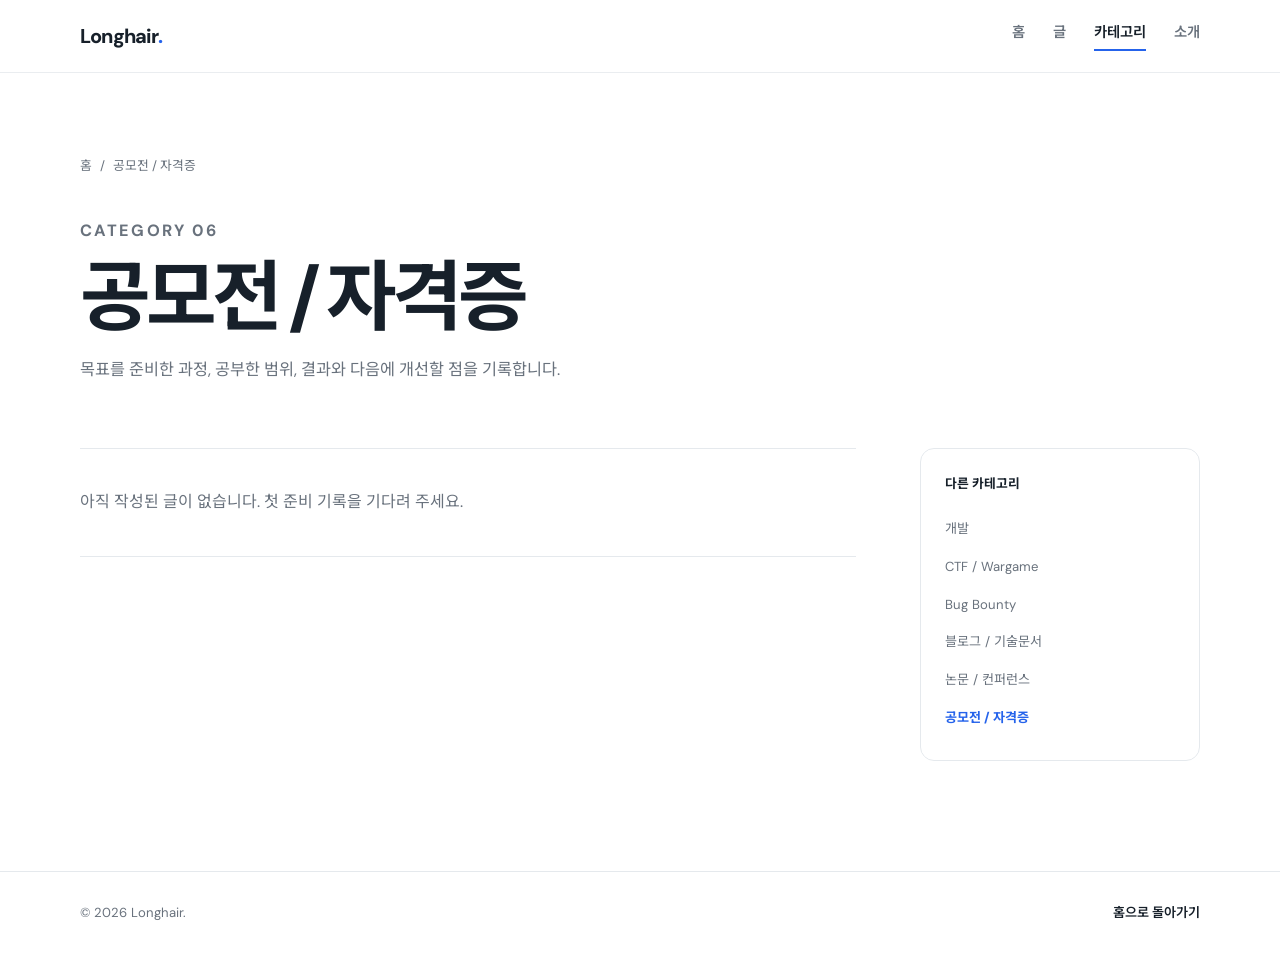
==== categories/achievements.html @ e8d950a5 "Add linked category and article pages" ====
<!doctype html><html lang="ko"><head><meta charset="utf-8"><meta name="viewport" content="width=device-width,initial-scale=1"><meta name="description" content="공모전과 자격증 학습 기록"><title>공모전 / 자격증 | Longhair Blog</title><link rel="stylesheet" href="../assets/css/style.css"></head><body>
<header class="site-header"><div class="container header-inner"><a class="logo" href="../index.html">Longhair<span>.</span></a><nav><a href="../index.html">홈</a><a href="../index.html#posts">글</a><a class="active" href="../index.html#categories">카테고리</a><a href="../index.html#about">소개</a></nav></div></header>
<main class="subpage container"><div class="breadcrumb"><a href="../index.html">홈</a><span>/</span><span>공모전 / 자격증</span></div><section class="page-hero"><p class="eyebrow">CATEGORY 06</p><h1>공모전 / 자격증</h1><p>목표를 준비한 과정, 공부한 범위, 결과와 다음에 개선할 점을 기록합니다.</p></section><div class="page-layout"><section class="entry-list"><div class="empty-note">아직 작성된 글이 없습니다. 첫 준비 기록을 기다려 주세요.</div></section><aside class="side-nav"><strong>다른 카테고리</strong><a href="development.html">개발</a><a href="ctf-wargame.html">CTF / Wargame</a><a href="bug-bounty.html">Bug Bounty</a><a href="tech-docs.html">블로그 / 기술문서</a><a href="research.html">논문 / 컨퍼런스</a><a class="current" href="achievements.html">공모전 / 자격증</a></aside></div></main><footer><div class="container footer-inner"><p>© 2026 Longhair.</p><a href="../index.html">홈으로 돌아가기</a></div></footer></body></html>
---- assets/css/style.css ----
@import url('https://fonts.googleapis.com/css2?family=DM+Sans:wght@400;500;600;700&family=Noto+Sans+KR:wght@400;500;600;700;800&display=swap');

:root {
  --background: #ffffff;
  --soft: #f6f8fa;
  --text: #17202a;
  --muted: #69727d;
  --line: #e5e9ed;
  --blue: #2563eb;
  --blue-soft: #eef4ff;
  --max-width: 1120px;
}

* { box-sizing: border-box; }
html { scroll-behavior: smooth; }
body { margin: 0; min-width: 320px; background: var(--background); color: var(--text); font-family: "DM Sans", "Noto Sans KR", sans-serif; line-height: 1.65; }
a { color: inherit; text-decoration: none; }
.container { width: min(var(--max-width), calc(100% - 40px)); margin: 0 auto; }
.site-header { position: sticky; top: 0; z-index: 10; border-bottom: 1px solid rgba(229,233,237,.8); background: rgba(255,255,255,.92); backdrop-filter: blur(14px); }
.header-inner { display: flex; align-items: center; justify-content: space-between; min-height: 72px; }
.logo { font-size: 1.25rem; font-weight: 800; letter-spacing: -.04em; }
.logo span { color: var(--blue); }
nav { display: flex; gap: 28px; color: var(--muted); font-size: .9rem; font-weight: 600; }
nav a:hover, nav a.active { color: var(--text); }
nav a.active::after { display: block; width: 100%; height: 2px; margin-top: 4px; background: var(--blue); content: ""; }

.intro { display: grid; grid-template-columns: 1.3fr .7fr; gap: 72px; align-items: center; min-height: 620px; padding-top: 76px; padding-bottom: 76px; }
.eyebrow { margin: 0 0 14px; color: var(--blue); font-size: .74rem; font-weight: 700; letter-spacing: .13em; }
h1, h2, h3, p { margin-top: 0; }
h1 { margin-bottom: 24px; font-size: clamp(3.3rem, 7vw, 6.2rem); line-height: 1.02; letter-spacing: -.065em; }
h1 span { color: var(--blue); }
.intro-text { max-width: 620px; margin-bottom: 32px; color: var(--muted); font-size: 1.08rem; word-break: keep-all; }
.intro-links { display: flex; flex-wrap: wrap; gap: 10px; }
.button { display: inline-flex; align-items: center; justify-content: center; min-height: 46px; padding: 0 18px; border: 1px solid var(--line); border-radius: 10px; font-size: .9rem; font-weight: 700; transition: .2s; }
.button:hover { border-color: #b9c1c9; transform: translateY(-2px); }
.button.primary { border-color: var(--blue); background: var(--blue); color: white; }
.intro-note { padding: 32px; border: 1px solid var(--line); border-radius: 18px; background: var(--soft); }
.intro-note span { color: var(--blue); font-size: .7rem; font-weight: 700; letter-spacing: .1em; }
.intro-note p { margin: 26px 0; color: #475463; font-size: 1.05rem; word-break: keep-all; }
.intro-note a { font-size: .82rem; font-weight: 700; }

.section { padding-top: 100px; padding-bottom: 100px; }
.section-heading { display: flex; align-items: end; justify-content: space-between; gap: 40px; margin-bottom: 36px; }
.section-heading h2, .about h2 { margin: 0; font-size: clamp(2rem, 4vw, 3.1rem); line-height: 1.12; letter-spacing: -.045em; }
.section-heading > p { max-width: 400px; margin-bottom: 4px; color: var(--muted); font-size: .92rem; }
.post-list { display: grid; grid-template-columns: 1.4fr 1fr 1fr; gap: 16px; }
.post { min-height: 280px; padding: 26px; border: 1px solid var(--line); border-radius: 16px; transition: .22s; }
.post:hover { border-color: #bec7d0; box-shadow: 0 14px 36px rgba(36,50,66,.07); transform: translateY(-4px); }
.post.featured { background: var(--blue-soft); border-color: #dbe7ff; }
.post-top { display: flex; justify-content: space-between; gap: 16px; margin-bottom: 54px; color: #8a949e; font-size: .68rem; font-weight: 700; letter-spacing: .07em; }
.category { color: var(--blue); }
.post h3 { margin-bottom: 12px; font-size: 1.35rem; line-height: 1.3; letter-spacing: -.025em; }
.post p { color: var(--muted); font-size: .9rem; word-break: keep-all; }
.read-more { display: inline-block; margin-top: 18px; color: var(--blue); font-size: .82rem; font-weight: 700; }

.category-section { background: var(--soft); }
.category-grid { display: grid; grid-template-columns: repeat(3, 1fr); border-top: 1px solid var(--line); border-left: 1px solid var(--line); }
.category-grid > a { min-height: 210px; padding: 26px; border-right: 1px solid var(--line); border-bottom: 1px solid var(--line); background: white; transition: .2s; }
.category-grid > a:hover { position: relative; z-index: 1; box-shadow: 0 12px 30px rgba(36,50,66,.08); transform: translateY(-3px); }
.category-grid span { color: var(--blue); font-size: .7rem; font-weight: 700; }
.category-grid h3 { margin: 35px 0 8px; font-size: 1.12rem; }
.category-grid p { margin-bottom: 0; color: var(--muted); font-size: .85rem; }
.category-grid b { display: block; margin-top: 22px; color: var(--blue); font-size: .76rem; }
.about { display: grid; grid-template-columns: .75fr 1.25fr; gap: 100px; }
.about-copy > p { max-width: 680px; color: var(--muted); font-size: 1rem; word-break: keep-all; }
.tags { display: flex; flex-wrap: wrap; gap: 8px; margin-top: 28px; }
.tags span { padding: 7px 11px; border: 1px solid var(--line); border-radius: 999px; color: #52606d; font-size: .76rem; font-weight: 600; }
footer { border-top: 1px solid var(--line); }
.footer-inner { display: flex; justify-content: space-between; gap: 20px; padding-top: 30px; padding-bottom: 36px; color: var(--muted); font-size: .82rem; }
.footer-inner p { margin-bottom: 0; }
.footer-inner a { color: var(--text); font-weight: 600; }

/* Category and article pages */
.subpage { padding-top: 82px; padding-bottom: 110px; }
.breadcrumb { display: flex; gap: 8px; margin-bottom: 42px; color: var(--muted); font-size: .8rem; }
.breadcrumb a:hover { color: var(--blue); }
.page-hero { max-width: 760px; margin-bottom: 64px; }
.page-hero h1 { margin-bottom: 20px; font-size: clamp(2.8rem, 6vw, 5rem); }
.page-hero > p { max-width: 650px; color: var(--muted); font-size: 1.02rem; word-break: keep-all; }
.page-layout { display: grid; grid-template-columns: 1fr 280px; gap: 64px; align-items: start; }
.entry-list { border-top: 1px solid var(--line); }
.entry { display: block; padding: 28px 4px; border-bottom: 1px solid var(--line); transition: .2s; }
.entry:hover { padding-left: 14px; }
.entry-meta { display: flex; gap: 12px; margin-bottom: 9px; color: #8b949e; font-size: .72rem; font-weight: 700; letter-spacing: .06em; }
.entry h2 { margin-bottom: 8px; font-size: 1.25rem; letter-spacing: -.025em; }
.entry p { margin-bottom: 0; color: var(--muted); font-size: .9rem; }
.empty-note { padding: 40px 0; border-bottom: 1px solid var(--line); color: var(--muted); }
.side-nav { position: sticky; top: 100px; padding: 24px; border: 1px solid var(--line); border-radius: 14px; }
.side-nav strong { display: block; margin-bottom: 16px; font-size: .8rem; }
.side-nav a { display: block; padding: 8px 0; color: var(--muted); font-size: .82rem; }
.side-nav a:hover, .side-nav a.current { color: var(--blue); font-weight: 700; }
.article { max-width: 760px; }
.article h1 { font-size: clamp(2.5rem, 6vw, 4.6rem); }
.article-meta { margin: -8px 0 50px; color: var(--muted); font-size: .82rem; }
.article-body { color: #404b57; font-size: 1.02rem; }
.article-body h2 { margin: 46px 0 14px; color: var(--text); font-size: 1.5rem; }
.article-body p { margin-bottom: 20px; word-break: keep-all; }
.article-body .note { padding: 22px; border-left: 3px solid var(--blue); background: var(--blue-soft); }

@media (max-width: 860px) {
  .intro { grid-template-columns: 1fr; gap: 45px; min-height: auto; }
  .intro-note { max-width: 430px; }
  .post-list { grid-template-columns: 1fr; }
  .post { min-height: 230px; }
  .post-top { margin-bottom: 35px; }
  .category-grid { grid-template-columns: repeat(2, 1fr); }
  .about { grid-template-columns: 1fr; gap: 36px; }
  .page-layout { grid-template-columns: 1fr; }
  .side-nav { position: static; }
}
@media (max-width: 600px) {
  .container { width: calc(100% - 28px); }
  .header-inner { min-height: 62px; }
  nav { gap: 16px; font-size: .8rem; }
  nav a:nth-child(2), nav a:nth-child(3) { display: none; }
  .intro { padding-top: 70px; padding-bottom: 70px; }
  h1 { font-size: clamp(3rem, 16vw, 4.4rem); }
  .section { padding-top: 72px; padding-bottom: 72px; }
  .section-heading { align-items: flex-start; flex-direction: column; gap: 14px; }
  .category-grid { grid-template-columns: 1fr; }
  .footer-inner { flex-direction: column; }
}
@media (prefers-reduced-motion: reduce) { html { scroll-behavior: auto; } * { transition: none !important; } }
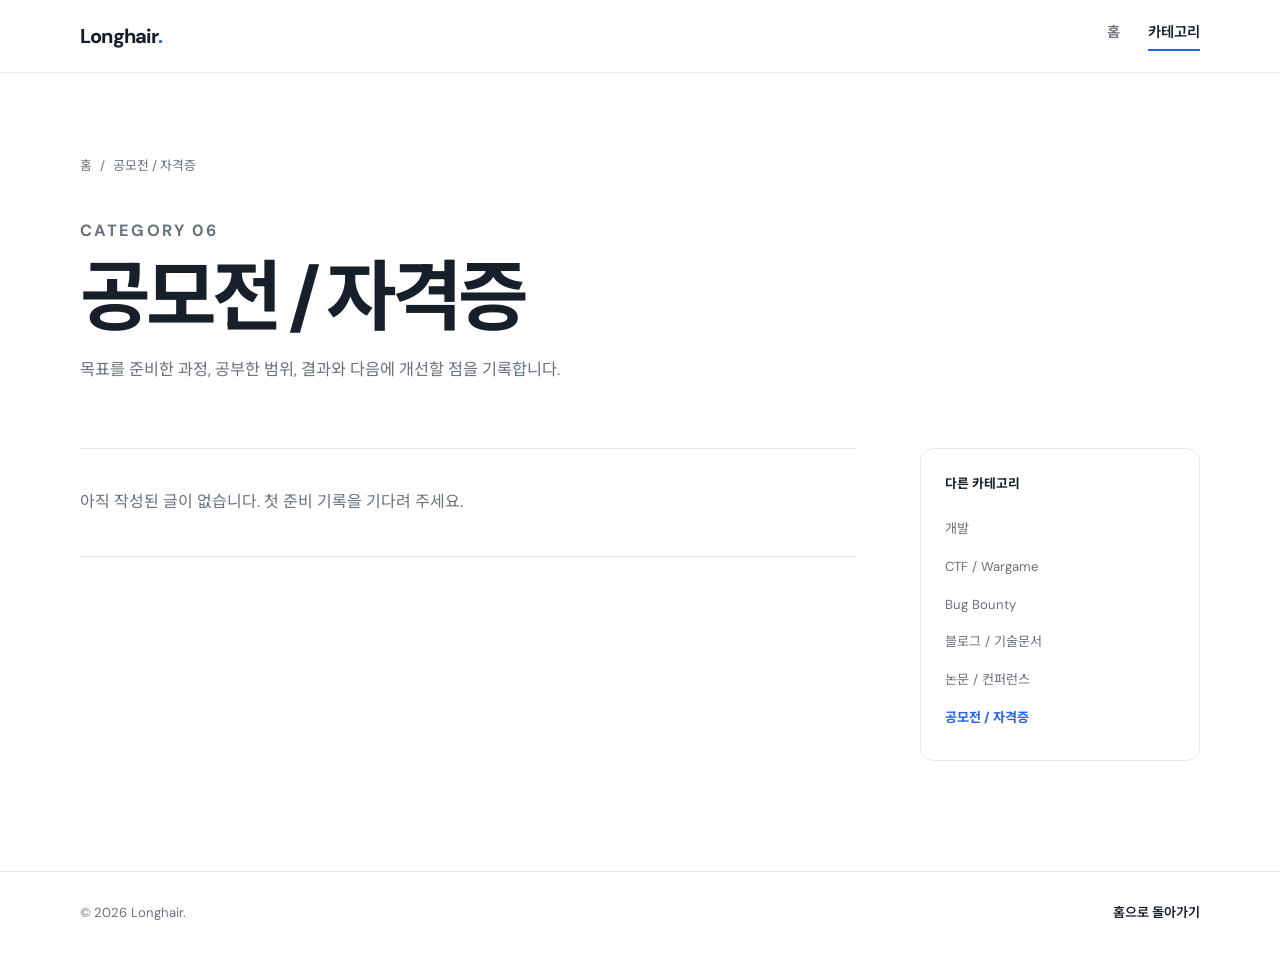
==== commit c3586d5d: "Simplify homepage to portfolio categories" ====
--- a/categories/achievements.html
+++ b/categories/achievements.html
@@ -1,3 +1,3 @@
 <!doctype html><html lang="ko"><head><meta charset="utf-8"><meta name="viewport" content="width=device-width,initial-scale=1"><meta name="description" content="공모전과 자격증 학습 기록"><title>공모전 / 자격증 | Longhair Blog</title><link rel="stylesheet" href="../assets/css/style.css"></head><body>
-<header class="site-header"><div class="container header-inner"><a class="logo" href="../index.html">Longhair<span>.</span></a><nav><a href="../index.html">홈</a><a href="../index.html#posts">글</a><a class="active" href="../index.html#categories">카테고리</a><a href="../index.html#about">소개</a></nav></div></header>
+<header class="site-header"><div class="container header-inner"><a class="logo" href="../index.html">Longhair<span>.</span></a><nav><a href="../index.html">홈</a><a class="active" href="../index.html#categories">카테고리</a></nav></div></header>
 <main class="subpage container"><div class="breadcrumb"><a href="../index.html">홈</a><span>/</span><span>공모전 / 자격증</span></div><section class="page-hero"><p class="eyebrow">CATEGORY 06</p><h1>공모전 / 자격증</h1><p>목표를 준비한 과정, 공부한 범위, 결과와 다음에 개선할 점을 기록합니다.</p></section><div class="page-layout"><section class="entry-list"><div class="empty-note">아직 작성된 글이 없습니다. 첫 준비 기록을 기다려 주세요.</div></section><aside class="side-nav"><strong>다른 카테고리</strong><a href="development.html">개발</a><a href="ctf-wargame.html">CTF / Wargame</a><a href="bug-bounty.html">Bug Bounty</a><a href="tech-docs.html">블로그 / 기술문서</a><a href="research.html">논문 / 컨퍼런스</a><a class="current" href="achievements.html">공모전 / 자격증</a></aside></div></main><footer><div class="container footer-inner"><p>© 2026 Longhair.</p><a href="../index.html">홈으로 돌아가기</a></div></footer></body></html>
--- a/assets/css/style.css
+++ b/assets/css/style.css
@@ -57,10 +57,11 @@
 .category-grid { display: grid; grid-template-columns: repeat(3, 1fr); border-top: 1px solid var(--line); border-left: 1px solid var(--line); }
 .category-grid > a { min-height: 210px; padding: 26px; border-right: 1px solid var(--line); border-bottom: 1px solid var(--line); background: white; transition: .2s; }
 .category-grid > a:hover { position: relative; z-index: 1; box-shadow: 0 12px 30px rgba(36,50,66,.08); transform: translateY(-3px); }
-.category-grid span { color: var(--blue); font-size: .7rem; font-weight: 700; }
-.category-grid h3 { margin: 35px 0 8px; font-size: 1.12rem; }
-.category-grid p { margin-bottom: 0; color: var(--muted); font-size: .85rem; }
-.category-grid b { display: block; margin-top: 22px; color: var(--blue); font-size: .76rem; }
+.category-grid span { display: block; margin-bottom: 8px; color: var(--blue); font-size: .7rem; font-weight: 700; }
+.category-grid h3 { margin: 0 0 18px; font-size: 1.12rem; }
+.category-grid p { margin-bottom: 26px; color: var(--muted); font-size: .85rem; }
+.category-grid b { display: block; margin-top: auto; color: var(--blue); font-size: .76rem; }
+.category-grid > a { display: flex; flex-direction: column; }
 .about { display: grid; grid-template-columns: .75fr 1.25fr; gap: 100px; }
 .about-copy > p { max-width: 680px; color: var(--muted); font-size: 1rem; word-break: keep-all; }
 .tags { display: flex; flex-wrap: wrap; gap: 8px; margin-top: 28px; }
@@ -112,7 +113,6 @@
   .container { width: calc(100% - 28px); }
   .header-inner { min-height: 62px; }
   nav { gap: 16px; font-size: .8rem; }
-  nav a:nth-child(2), nav a:nth-child(3) { display: none; }
   .intro { padding-top: 70px; padding-bottom: 70px; }
   h1 { font-size: clamp(3rem, 16vw, 4.4rem); }
   .section { padding-top: 72px; padding-bottom: 72px; }
